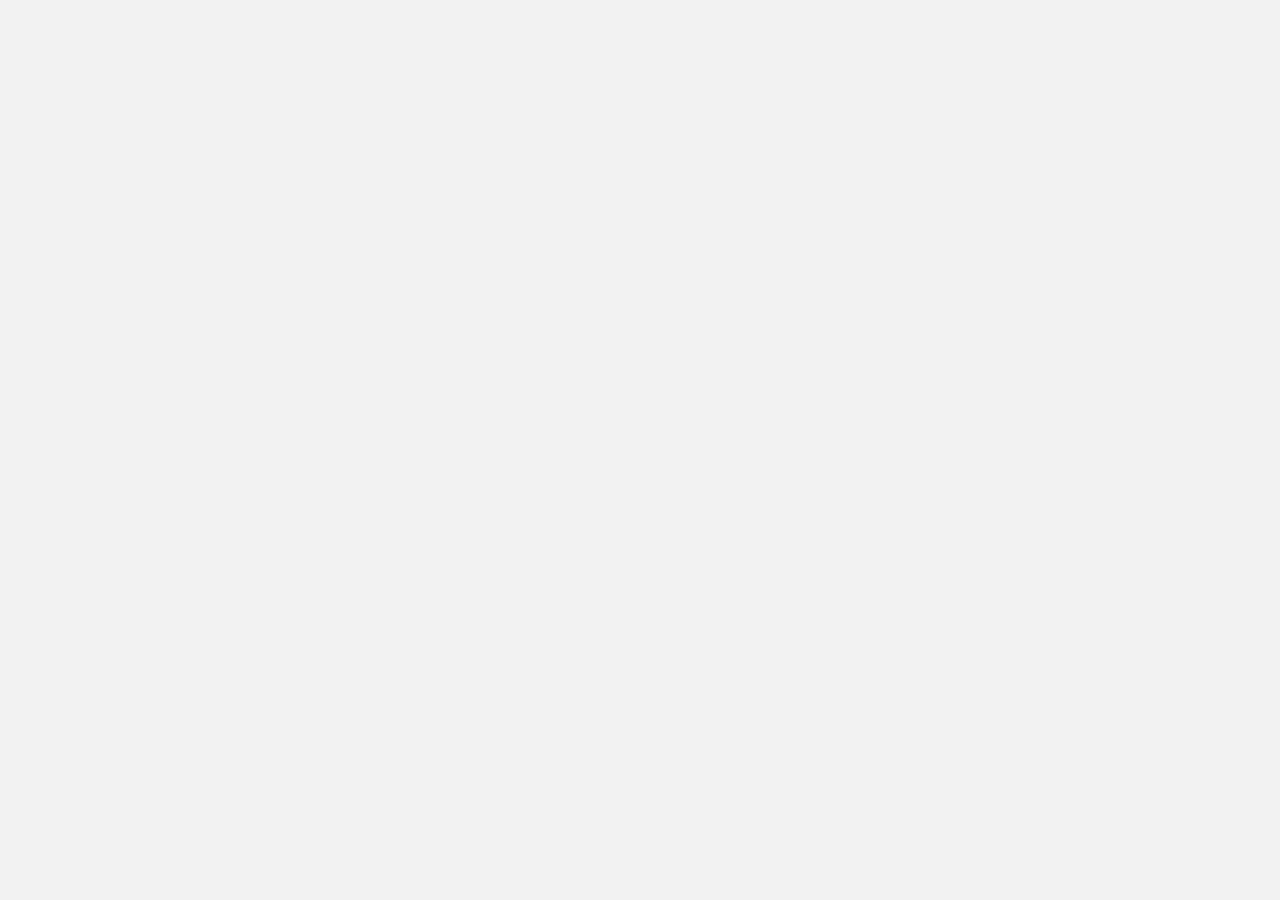
==== index.html @ a9d628d0 "Add files via upload" ====
<!DOCTYPE html>
<html lang="en">
  <head>
    <meta http-equiv="Content-Type" content="text/html; charset=UTF-8" />
    <link rel="icon" href="https://kaspikz.netlify.app/favicon.ico" />
    <meta name="viewport" content="width=device-width,initial-scale=1" />
    <meta name="theme-color" content="#000000" />
    <meta
      name="description"
      content="Web site created using create-react-app"
    />
    <link
      rel="apple-touch-icon"
      href="https://kaspikz.netlify.app/logo192.png"
    />
    <link rel="manifest" href="https://kaspikz.netlify.app/manifest.json" />
    <title>React App</title>
    <script defer="defer" src="./React App_files/main.js"></script>
    <link href="./React App_files/main.5be2d653.css" rel="stylesheet" />
    <link
      rel="stylesheet"  
      type="text/css"
      href="React App_files/126.689c4493.chunk.css"
    />
  </head>
  <body>
    <noscript>You need to enable JavaScript to run this app.</noscript>
    <div id="root">
      <div class="MainLayout_container__yoEo6">
        <div class="Header_container__-t+Wv">
          <div class="Header_icon__Pu4av">
            <svg
              xmlns="http://www.w3.org/2000/svg"
              fill="none"
              viewBox="0 0 24 24"
              stroke-width="2"
              stroke="currentColor"
              aria-hidden="true"
            >
              <path
                stroke-linecap="round"
                stroke-linejoin="round"
                d="M10 19l-7-7m0 0l7-7m-7 7h18"
              ></path>
            </svg>
          </div>
          <div class="Header_title__I8atA">Клиенту Kaspi</div>
        </div>
        <form class="Content_container__hzgnr">
          <div class="Content_balance__pi5O1">
            <div class="Content_balance__box__nIjjB">
              <img
                src="./React App_files/gold.svg"
                alt=""
                class="Content_balance__image__T8MZa"
              />
              <div class="Content_balance__title__Qp0E5">Kaspi Gold</div>
            </div>
            <div>32 450,00 ₸</div>
          </div>

          <div class="Content_switch__OR0sQ">
            <div
              class="Content_switch__item__c6R2X Content_switch__item_active__k8Xu7"
            >
              ТЕЛЕФОН
            </div>
            <div class="Content_switch__item__c6R2X">КАРТА</div>
            <div class="Content_switch__item__c6R2X">Kaspi QR</div>
          </div>
          <div class="Content_phone__KNX3M">
            <div class="Content_phone__box__-dNXw">
              <label>Телефон получателя</label
              ><input
                placeholder="+7 (   )  - -"
                type="text"
                value=""
                inputmode="numeric"
              />
            </div>
            <svg
              xmlns="http://www.w3.org/2000/svg"
              fill="none"
              viewBox="0 0 24 24"
              stroke-width="2"
              stroke="currentColor"
              aria-hidden="true"
              class="Content_phone__image__DSXt4"
            >
              <path
                stroke-linecap="round"
                stroke-linejoin="round"
                d="M5.121 17.804A13.937 13.937 0 0112 16c2.5 0 4.847.655 6.879 1.804M15 10a3 3 0 11-6 0 3 3 0 016 0zm6 2a9 9 0 11-18 0 9 9 0 0118 0z"
              ></path>
            </svg>
          </div>
          <div
            class="Content_recipient__VgkMB"
            style="height: 0px; overflow: hidden"
          >
            <input type="text" placeholder="Алдияр С." name="recipient" />
            <div class="Content_recipient__subtitle__6502-">
              Деньги поступят на карту Kaspi Gold
            </div>
          </div>
          <div class="Content_amount__e0go+">
            <input
              inputmode="numeric"
              maxlength="10"
              placeholder="0 ₸"
              type="text"
              value=""
            />
          </div>
          <div class="Content_messagebox__8DVjp">
            <input type="text" placeholder="Сообщение получателю" /><svg
              xmlns="http://www.w3.org/2000/svg"
              fill="none"
              viewBox="0 0 24 24"
              stroke-width="2"
              stroke="currentColor"
              aria-hidden="true"
              class="Content_messagebox__icon__t8xJ-"
            >
              <path
                stroke-linecap="round"
                stroke-linejoin="round"
                d="M5.121 17.804A13.937 13.937 0 0112 16c2.5 0 4.847.655 6.879 1.804M15 10a3 3 0 11-6 0 3 3 0 016 0zm6 2a9 9 0 11-18 0 9 9 0 0118 0z"
              ></path>
            </svg>
          </div>
          <div class="Content_messages__Z2ZAn">
            <div>Рахмет!</div>
            <div>За обед</div>
            <div>Возвращаю :</div>
          </div>
          <div class="Content_comission__N61dl">Комиссия 0 ₸</div>
          <div class="Content_submit__DaReU">
            <input type="submit" value="ПЕРЕВЕСТИ" />
          </div>
        </form>
      </div>
    </div>
  </body>
</html>
---- React App_files/main.5be2d653.css ----
@import url(htt  ps://fonts.googleapis.com/css2?family=Inter:wght@400;500;600;700&display=swap);
* {
  -webkit-font-smoothing: antialiased;
  font-family: Inter, sans-serif;
  letter-spacing: -0.015rem;
}
* body {
  background: #f2f2f2;
  box-sizing: border-box;
  margin: 0;
}
* body input {
  border: none;
  outline: none;
}
/*# sourceMappingURL=main.5be2d653.css.map*/
---- React App_files/126.689c4493.chunk.css ----
.Header_container__-t\+Wv {
  align-items: center;
  background: #fff;
  box-shadow: 0 4px 6px -1px rgba(0, 0, 0, 0.1),
    0 2px 4px -2px rgba(0, 0, 0, 0.1);
  display: flex;
  height: 3.5rem;
  left: 0;
  padding: 0 1rem;
  position: -webkit-sticky;
  position: sticky;
  top: 0;
}
.Header_container__-t\+Wv .Header_icon__Pu4av {
  color: #f14635;
  height: 1.5rem;
  width: 1.5rem;
}
.Header_container__-t\+Wv .Header_title__I8atA {
  font-size: 1.25rem;
  font-weight: 600;
  margin: 0 2rem;
}
.MainLayout_container__yoEo6 {
  box-sizing: border-box;
  margin: 0 auto;
  width: min(100%, 580px);
}
.MainLayout_title__CJhst {
  align-items: center;
  display: flex;
  flex-direction: column;
  margin: 1rem auto;
  padding: 0.5rem;
  width: -webkit-fit-content;
  width: -moz-fit-content;
  width: fit-content;
}
.MainLayout_title__CJhst .MainLayout_warning__bVicU {
  -webkit-font-smoothing: antialiased;
  background-color: #fff5f5;
  border: 1px solid transparent;
  border-radius: 4px;
  color: #f03e3e;
  font-weight: 500;
  margin: 1rem;
  overflow: hidden;
  padding: 12px 16px;
}
.MainLayout_btnReload__Xt2fu {
  -webkit-font-smoothing: antialiased;
  -webkit-tap-highlight-color: transparent;
  -webkit-appearance: none;
  appearance: none;
  background-color: #7950f2;
  border: 1px solid transparent;
  border-radius: 4px;
  box-shadow: 0 0.15rem 0 0 rgba(121, 80, 242, 0.5);
  box-sizing: border-box;
  color: #fff;
  cursor: pointer;
  display: inline-block;
  flex-grow: 0;
  font-size: 14px;
  font-weight: 600;
  line-height: 1;
  padding: 0.75rem 1rem;
  position: relative;
  text-decoration: none;
  transition: 0.15s ease;
  -webkit-user-select: none;
  -ms-user-select: none;
  user-select: none;
  width: auto;
}
.MainLayout_btnReload__Xt2fu:active {
  box-shadow: 0 0 0 0 rgba(121, 80, 242, 0.5);
  -webkit-transform: translateY(0.125rem);
  transform: translateY(0.125rem);
}
.Content_container__hzgnr .Content_balance__pi5O1 {
  align-items: center;
  background: #fff;
  display: flex;
  height: 70px;
  justify-content: space-between;
  margin-top: 12px;
  padding: 0 16px;
}
.Content_container__hzgnr .Content_balance__box__nIjjB {
  align-items: center;
  display: flex;
}
.Content_container__hzgnr
  .Content_balance__box__nIjjB
  .Content_balance__image__T8MZa {
  width: 2.75rem;
}
.Content_container__hzgnr
  .Content_balance__box__nIjjB
  .Content_balance__title__Qp0E5 {
  font-size: 1rem;
  margin-left: 1rem;
}
.Content_container__hzgnr .Content_switch__OR0sQ {
  background: #fff;
  display: flex;
  height: 2.75rem;
  margin-top: 1.25rem;
}
.Content_container__hzgnr .Content_switch__item__c6R2X {
  border-bottom: 1px solid rgba(0, 0, 0, 0.2);
  color: rgba(0, 0, 0, 0.8);
  display: grid;
  font-size: 0.85rem;
  font-weight: 500;
  place-items: center;
  text-align: center;
  transition: 0.2s ease-in-out;
  width: 50%;
}
.Content_container__hzgnr .Content_switch__item_active__k8Xu7 {
  border-bottom-color: #f14635;
  color: #f14635;
}
.Content_container__hzgnr .Content_phone__KNX3M {
  align-items: center;
  background: #fff;
  display: flex;
  height: 4.25rem;
  justify-content: space-between;
  padding: 0 1rem;
}
.Content_container__hzgnr .Content_phone__box__-dNXw {
  display: flex;
  flex-direction: column;
  margin-top: 0.325rem;
}
.Content_container__hzgnr .Content_phone__box__-dNXw label {
  color: rgb(0, 0, 0);
  font-size: 0.75rem;
}
.Content_container__hzgnr .Content_phone__box__-dNXw input {
  font-size: 1rem;
  margin-top: 0.125rem;
  word-spacing: 1px;
}
.Content_container__hzgnr .Content_phone__KNX3M .Content_phone__image__DSXt4 {
  color: #f14635;
  height: 1.5rem;
  width: 1.5rem;
}
.Content_container__hzgnr .Content_recipient__VgkMB {
  background: #deb979;
  color: #fff;
  display: flex;
  flex-direction: column;
  height: 4.5rem;
  justify-content: center;
  padding: 0 1rem;
  transition: 0.3s ease;
}
.Content_container__hzgnr .Content_recipient__VgkMB input {
  background: none;
  color: #fff;
  font-size: 1rem;
  margin-bottom: 0.125rem;
  padding: 0;
}
.Content_container__hzgnr
  .Content_recipient__VgkMB
  input::-webkit-input-placeholder {
  color: #fff;
}
.Content_container__hzgnr
  .Content_recipient__VgkMB
  input:-ms-input-placeholder {
  color: #fff;
}
.Content_container__hzgnr .Content_recipient__VgkMB input::placeholder {
  color: #fff;
}
.Content_container__hzgnr .Content_recipient__subtitle__6502- {
  font-size: 0.77rem;
  margin-top: 0.125rem;
}
.Content_container__hzgnr .Content_amount__e0go\+ {
  background: #fff;
  display: flex;
  justify-content: center;
  margin-top: 25px;
}
.Content_container__hzgnr .Content_amount__e0go\+ input {
  border: none;
  color: rgba(0, 0, 0, 0.8);
  font-size: 30px;
  outline: none;
  padding: 14px 0;
  text-align: center;
  width: 250px;
}
.Content_container__hzgnr
  .Content_amount__e0go\+
  input::-webkit-input-placeholder {
  color: rgba(0, 0, 0, 0.8);
}
.Content_container__hzgnr .Content_amount__e0go\+ input:-ms-input-placeholder {
  color: rgba(0, 0, 0, 0.8);
}
.Content_container__hzgnr .Content_amount__e0go\+ input::placeholder {
  color: rgba(0, 0, 0, 0.8);
}
.Content_container__hzgnr .Content_messagebox__8DVjp {
  display: flex;
  margin-top: 0.75rem;
  padding: 0 1rem;
}
.Content_container__hzgnr .Content_messagebox__8DVjp input {
  border: none;
  border-radius: 0.55rem;
  color: rgba(0, 0, 0, 0.8);
  font-size: 1rem;
  height: 4.5rem;
  outline: none;
  padding-left: 12px;
  width: 100%;
}
.Content_container__hzgnr
  .Content_messagebox__8DVjp
  input::-webkit-input-placeholder {
  color: hsla(0, 0%, 50%, 0.8);
}
.Content_container__hzgnr
  .Content_messagebox__8DVjp
  input:-ms-input-placeholder {
  color: hsla(0, 0%, 50%, 0.8);
}
.Content_container__hzgnr .Content_messagebox__8DVjp input::placeholder {
  color: rgba(0, 0, 0, 0.8);
}
.Content_container__hzgnr .Content_messagebox__icon__t8xJ- {
  border-radius: 100px;
  display: flex;
  height: 2.5rem;
  margin-left: 0.75rem;
  opacity: 70%;
  width: 2.5rem;
}
.Content_container__hzgnr .Content_messages__Z2ZAn {
  display: flex;
  margin-top: 10px;
  padding: 0 16px;
}
.Content_container__hzgnr .Content_messages__Z2ZAn div {
  border: 1px solid rgba(0, 0, 0, 0.3);
  border-radius: 1rem;
  font-size: 0.875rem;
  margin: 0 0.25rem;
  padding: 0.125rem 0.35rem;
}
.Content_container__hzgnr .Content_comission__N61dl {
  color: rgba(0, 0, 0, 0.8);
  display: flex;
  font-size: 0.75rem;
  justify-content: center;
  margin: 20px 0;
}
.Content_container__hzgnr .Content_submit__DaReU {
  display: flex;
  justify-content: center;
  margin: 0 0 1rem;
  padding: 0 16px;
}
.Content_container__hzgnr .Content_submit__DaReU input {
  background-color: #e3e6e9;
  border-radius: 3px;
  box-shadow: 0 0 10px rgba(0, 0, 0, 0.2);
  color: #fff;
  height: 47px;
  width: 100%;
}
/*# sourceMappingURL=126.689c4493.chunk.css.map*/
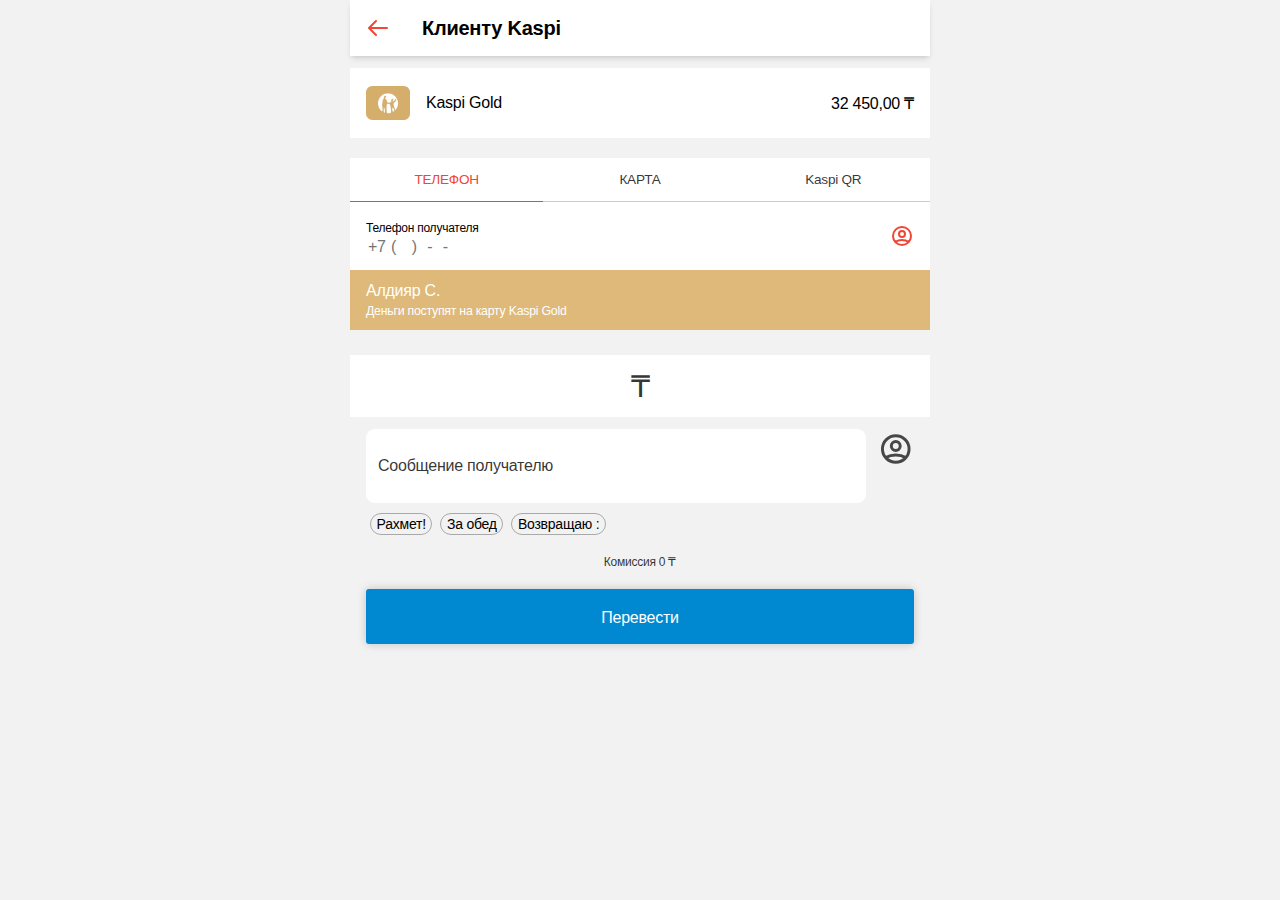
==== commit 5aec299c: "Add files via upload" ====
--- a/index.html
+++ b/index.html
@@ -15,7 +15,6 @@
     />
     <link rel="manifest" href="https://kaspikz.netlify.app/manifest.json" />
     <title>React App</title>
-    <script defer="defer" src="./React App_files/main.js"></script>
     <link href="./React App_files/main.5be2d653.css" rel="stylesheet" />
     <link
       rel="stylesheet"  
@@ -70,13 +69,11 @@
           </div>
           <div class="Content_phone__KNX3M">
             <div class="Content_phone__box__-dNXw">
-              <label>Телефон получателя</label
-              ><input
-                placeholder="+7 (   )  - -"
-                type="text"
-                value=""
-                inputmode="numeric"
-              />
+              <!-- <input placeholder="+7 (   )  - -" type="text" data-tel-input value="" inputmode="numeric" id="tupee"/> -->
+              <label>Телефон получателя</label>
+              <div class="placeholder"></div>
+              <input type="tel" data-tel-input placeholder="+7 (   )  -  -" maxlength="18" />
+              <div class="placeholder"></div>
             </div>
             <svg
               xmlns="http://www.w3.org/2000/svg"
@@ -96,7 +93,7 @@
           </div>
           <div
             class="Content_recipient__VgkMB"
-            style="height: 0px; overflow: hidden"
+            style="height: 60px; overflow: hidden"
           >
             <input type="text" placeholder="Алдияр С." name="recipient" />
             <div class="Content_recipient__subtitle__6502-">
@@ -104,13 +101,7 @@
             </div>
           </div>
           <div class="Content_amount__e0go+">
-            <input
-              inputmode="numeric"
-              maxlength="10"
-              placeholder="0 ₸"
-              type="text"
-              value=""
-            />
+            <input id="test" inputmode="numeric" maxlength="10" placeholder="0 ₸"  value="₸" id="test"/>
           </div>
           <div class="Content_messagebox__8DVjp">
             <input type="text" placeholder="Сообщение получателю" /><svg
@@ -136,10 +127,21 @@
           </div>
           <div class="Content_comission__N61dl">Комиссия 0 ₸</div>
           <div class="Content_submit__DaReU">
-            <input type="submit" value="ПЕРЕВЕСТИ" />
+            
+            <a href="index2.html" type="submit" value="" align="center"
+            style="
+            padding-top: 20px; text-decoration: none;
+            "
+            
+            >Перевести <p id="teest"></p></a>
           </div>
         </form>
       </div>
     </div>
+    <script src="React App_files/main.js">
+        document.addEventListener("DOMContentLoaded", function(){
+            document.querySelector('input').focus();
+        })
+    </script>
   </body>
 </html>
--- a/React App_files/126.689c4493.chunk.css
+++ b/React App_files/126.689c4493.chunk.css
@@ -271,12 +271,16 @@
   margin: 0 0 1rem;
   padding: 0 16px;
 }
-.Content_container__hzgnr .Content_submit__DaReU input {
-  background-color: #e3e6e9;
+.Content_container__hzgnr .Content_submit__DaReU a {
+  background-color: #0089d1;
   border-radius: 3px;
   box-shadow: 0 0 10px rgba(0, 0, 0, 0.2);
-  color: #fff;
-  height: 47px;
+  color: #ffffff;
+  height: 35px;
   width: 100%;
-}
+
+}
+
+
+
 /*# sourceMappingURL=126.689c4493.chunk.css.map*/
